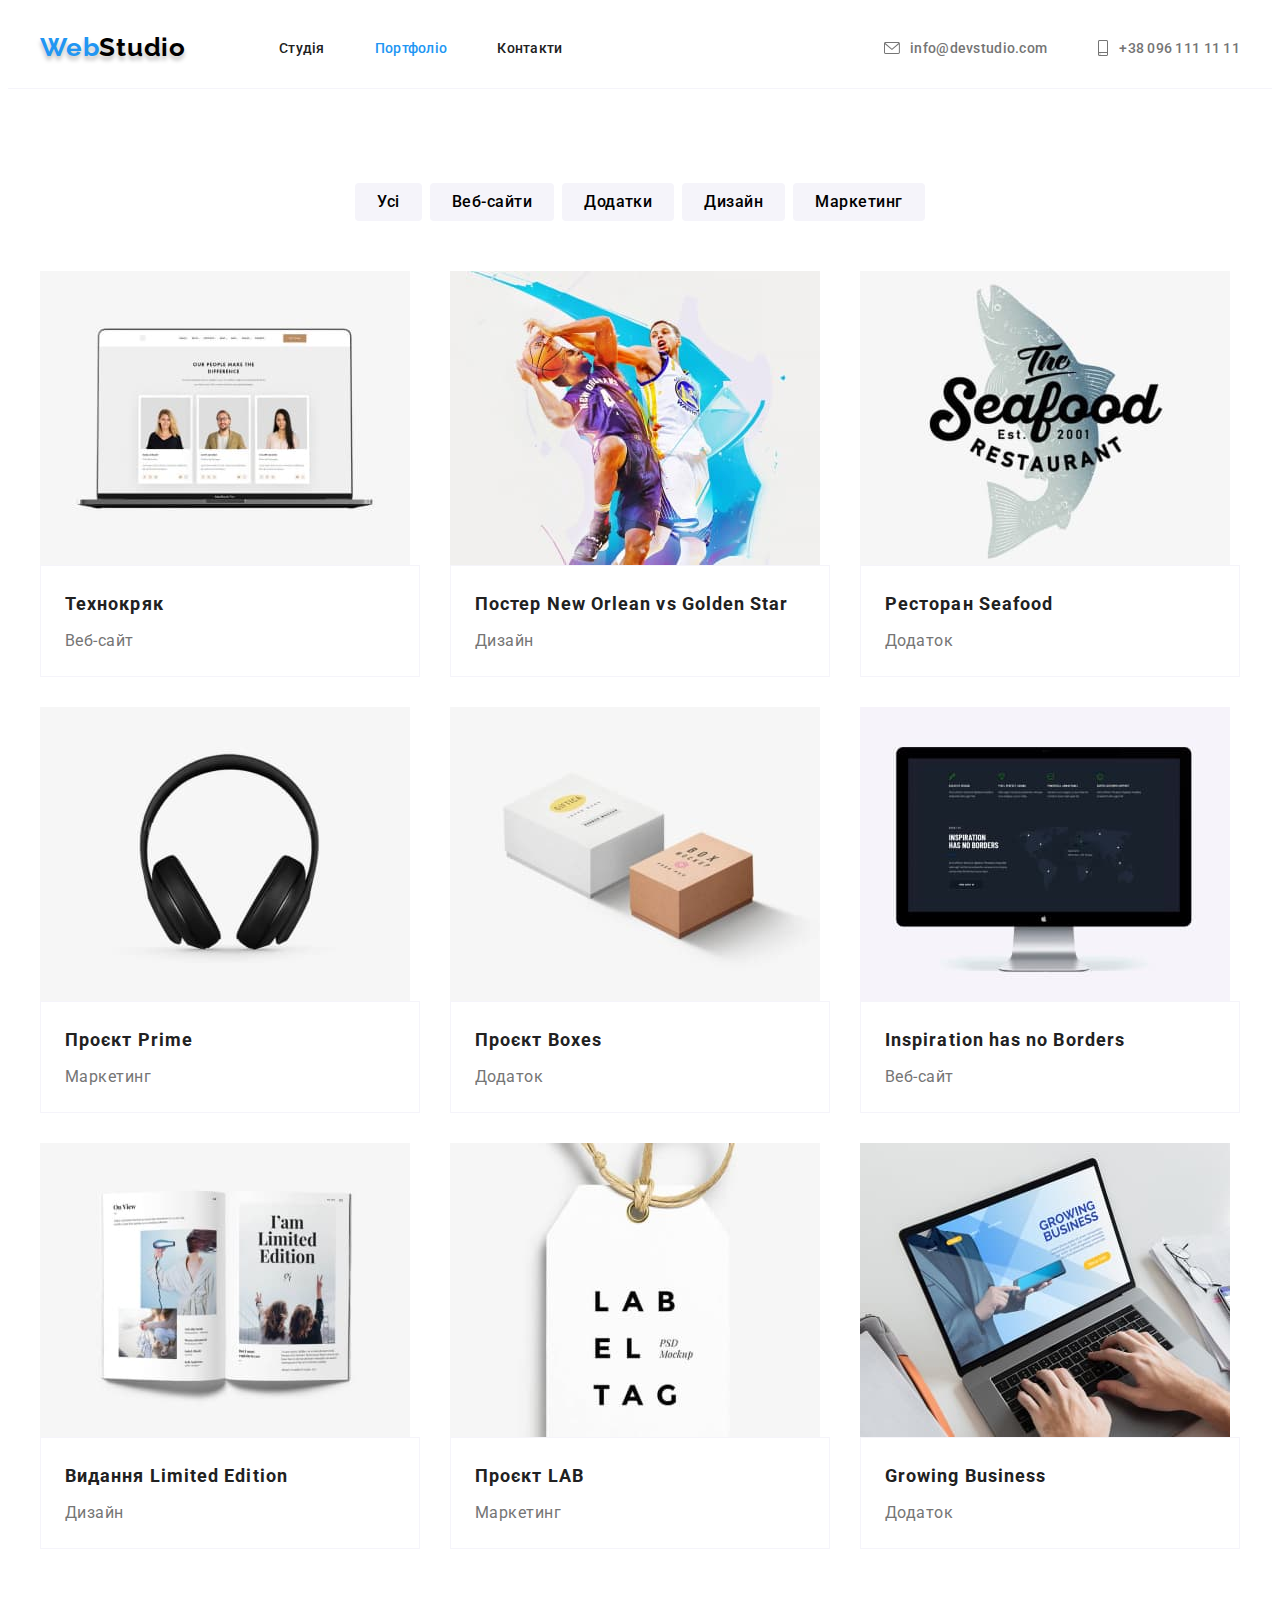
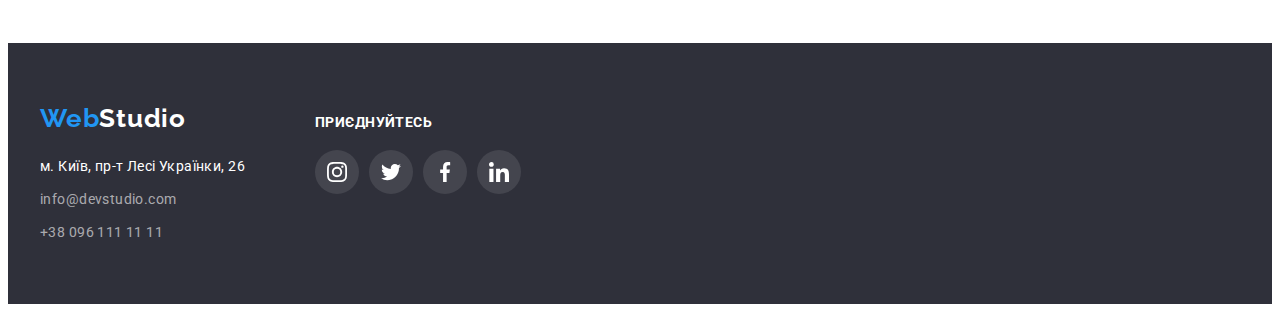
==== portfolio.html @ c503f55d "Initial commit" ====
<!DOCTYPE html>
<html lang="uk">
<head>
    <meta charset="UTF-8">
    <meta http-equiv="X-UA-Compatible" content="IE=edge">
    <meta name="viewport" content="width=device-width, initial-scale=1.0">
    <title>Portfolio WebStudio</title>
    <!-- Normalize -->
    <link rel="stylesheet" href="https://cdnjs.cloudflare.com/ajax/libs/modern-normalize/1.1.0/modern-normalize.min.css"
        integrity="sha512-wpPYUAdjBVSE4KJnH1VR1HeZfpl1ub8YT/NKx4PuQ5NmX2tKuGu6U/JRp5y+Y8XG2tV+wKQpNHVUX03MfMFn9Q=="
        crossorigin="anonymous" referrerpolicy="no-referrer" />

    <!-- Fonts -->
    <link rel="preconnect" href="https://fonts.googleapis.com">
    <link rel="preconnect" href="https://fonts.gstatic.com" crossorigin>
    <link href="https://fonts.googleapis.com/css2?family=Raleway:wght@700&family=Roboto:wght@400;500;700;900&display=swap"
        rel="stylesheet">

    <!-- Custom styles -->
    <link rel="stylesheet" href="./css/styles.css">
</head>
<body>
    <!--Header-->
    <header class="header">
        <div class="header-container container">
            <a href="./index.html" class="logo link">Web<span class="logo-part">Studio</span></a>
            <nav class="site-nav">
                <ul class="nav-list list">
                    <li>
                        <a href="./index.html" class="nav-link link">Студія</a>
                    </li>
                    <li>
                        <a href="./portfolio.html" class="nav-link link-current link">Портфоліо</a>
                    </li>
                    <li>
                        <a href="" class="nav-link link">Контакти</a>
                    </li>
                </ul>
            </nav>
            <ul class="contact-list list">
                <li>
                    <a href="mailto:info@devstudio.com" class="contact-link link">
                        <svg class="header-icon" width="16" height="12">
                            <use href="./img/icons/icons.svg#envelope"></use>
                        </svg>
                        info@devstudio.com
                    </a>
                </li>
                <li>
                    <a href="tel:+380961111111" class="contact-link link">
                        <svg class="header-icon" width="12" height="16">
                            <use href="./img/icons/icons.svg#smartphone"></use>
                        </svg>
                        +38 096 111 11 11
            
                    </a>
                </li>
            </ul>
        </div>
    </header>

    <main>
        <!-- Portfolio -->
        <section class="portfolio-section">
            <div class="container">
                <h1 class="visually-hidden">Portfolio</h1>
                <!-- Button  list -->
                <ul class="button-list list">
                    <li><button type="button" class="portfolio-btn btn">Усі</button></li>
                    <li><button type="button" class="portfolio-btn btn">Веб-сайти</button></li>
                    <li><button type="button" class="portfolio-btn btn">Додатки</button></li>
                    <li><button type="button" class="portfolio-btn btn">Дизайн</button></li>
                    <li><button type="button" class="portfolio-btn btn">Маркетинг</button></li>
                </ul>
                <!-- Examples -->
                <ul class="examples-list card-set list">
                    <li class="card-set-item">
                        <img 
                            src="./img/portfolio1.jpg" 
                            alt="Work example"
                            width="370"
                            height="294"
                        >
                        <div class="example-descr">
                            <h2 class="example-title">Технокряк</h2>
                            <p class="example-text">Веб-сайт</p>
                        </div>
                    </li>
                    <li class="card-set-item">
                        <img 
                            src="./img/portfolio2.jpg" 
                            alt="Work example"
                            width="370"
                            height="294"
                        >
                        <div class="example-descr">
                            <h2 class="example-title">Постер New Orlean vs Golden Star</h2>
                            <p class="example-text">Дизайн</p>
                        </div>
                    </li>
                    <li class="card-set-item">
                        <img 
                            src="./img/portfolio3.jpg" 
                            alt="Work example"
                            width="370"
                            height="294"    
                        >
                        <div class="example-descr">
                            <h2 class="example-title">Ресторан Seafood</h2>
                            <p class="example-text">Додаток</p>
                        </div>
                    </li>
                    <li class="card-set-item">
                        <img 
                            src="./img/portfolio4.jpg" 
                            alt="Work example"
                            width="370"
                            height="294"
                        >
                        <div class="example-descr">
                            <h2 class="example-title">Проєкт Prime</h2>
                            <p class="example-text">Маркетинг</p>
                        </div>
                    </li>
                    <li class="card-set-item">
                        <img 
                            src="./img/portfolio5.jpg" 
                            alt="Work example"
                            width="370"
                            height="294"
                        >
                        <div class="example-descr">
                            <h2 class="example-title">Проєкт Boxes</h2>
                            <p class="example-text">Додаток</p>
                        </div>
                    </li>
                    <li class="card-set-item">
                        <img 
                            src="./img/portfolio6.jpg" 
                            alt="Work example"
                            width="370"
                            height="294"
                        >
                        <div class="example-descr">
                            <h2 class="example-title">Inspiration has no Borders</h2>
                            <p class="example-text">Веб-сайт</p>
                        </div>
                    </li>
                    <li class="card-set-item">
                        <img 
                            src="./img/portfolio7.jpg" 
                            alt="Work example"
                            width="370"
                            height="294"
                        >
                        <div class="example-descr">
                            <h2 class="example-title">Видання Limited Edition</h2>
                            <p class="example-text">Дизайн</p>
                        </div>
                    </li>
                    <li class="card-set-item">
                        <img 
                            src="./img/portfolio8.jpg" 
                            alt="Work example"
                            width="370"
                            height="294"
                        >
                        <div class="example-descr">
                            <h2 class="example-title">Проєкт LAB</h2>
                            <p class="example-text">Маркетинг</p>
                        </div>
                    </li>
                    <li class="card-set-item">
                        <img 
                            src="./img/portfolio9.jpg" 
                            alt="Work example"
                            width="370"
                            height="294"
                        >
                        <div class="example-descr">
                            <h2 class="example-title">Growing Business</h2>
                            <p class="example-text">Додаток</p>
                        </div>
                    </li>
                </ul>
            </div>
        </section> 
    </main>
    
    <!--Footer-->
    <footer class="footer-section">
        <div class="footer-container container">
            <div class="footer-address-container">
                <a href="./index.html" class="logo-footer link">Web<span class="logo-footer-part">Studio</span></a>
                <address>
                    <ul class="address-list list">
                        <li class="footer-list">
                            <a href="https://goo.gl/maps/eDy7byiWpMhhqCSa9" target="_blank"
                                rel="noopener noreferrer nofollow" class="address link">м. Київ, пр-т Лесі Українки, 26</a>
                        </li>
                        <li class="footer-list">
                            <a href="mailto:info@devstudio.com" class="contact-link-footer link">info@devstudio.com</a>
                        </li>
                        <li class="footer-list">
                            <a href="tel:+380961111111" class="contact-link-footer link">+38 096 111 11 11</a>
                        </li>
                    </ul>
                </address>
            </div>
    
            <div class="footer-socials-container">
                <h2 class="join-title">Приєднуйтесь</h2>
                <ul class="socials-footer socials list">
                    <li class="socials-item">
                        <a href="https://www.instagram.com/" class="socials-link-footer socials-link link"
                            aria-label="Instagram" target="_blank" rel="noopener norefferer">
                            <svg class="socials-icon" width="20" height="20">
                                <use href="./img/icons/icons.svg#instagram"></use>
                            </svg>
                        </a>
                    </li>
    
                    <li class="socials-item">
                        <a href="https://twitter.com/" class="socials-link-footer socials-link link" aria-label="Twitter"
                            target="_blank" rel="noopener norefferer">
                            <svg class="socials-icon" width="20" height="20">
                                <use href="./img/icons/icons.svg#twitter"></use>
                            </svg>
                        </a>
                    </li>
    
                    <li class="socials-item">
                        <a href="https://www.facebook.com/" class="socials-link-footer socials-link link"
                            aria-label="Facebook" target="_blank" rel="noopener norefferer">
                            <svg class="socials-icon" width="20" height="20">
                                <use href="./img/icons/icons.svg#facebook"></use>
                            </svg>
                        </a>
                    </li>
    
                    <li class="socials-item">
                        <a href="https://www.linkedin.com/" class="socials-link-footer socials-link link"
                            aria-label="Linkedin" target="_blank" rel="noopener norefferer">
                            <svg class="socials-icon" width="20" height="20">
                                <use href="./img/icons/icons.svg#linkedin"></use>
                            </svg>
                        </a>
                    </li>
                </ul>
            </div>
        </div>
    </footer>
    
</body>
</html>
---- css/styles.css ----
:root{
    /* Fonts */
    --main-font: "Roboto", sans-serif;
    --logo-font:'Raleway', sans-serif;

    /* Colors */
    --header-logo-color: #000000;
    --footer-logo-color: #FFFFFF;
    --header-contacts-color: #757575;
    --footer-contact-color: rgba(255, 255, 255, 0.6);
    --light-title-color: #FFFFFF;
    --main-bcg-color: #ffffff;
    --dark-bcg-color: #2F303A;
    --secondary-bcg-color: #F5F4FA;
    --title-color: #212121;
    --main-text-color: #757575;
    --accent-color: #2196F3;
    --address-color: #ffffff;
    --icons-color: #AFB1B8;


    /* Others */
    --indent: 30px;
    --items: 3;
}

/* Base styles */
body {
    font-family: var(--main-font);
    font-size: 14px;
    color: var(--title-color);
    background-color: var(--main-bcg-color);
}

/* Reset start*/
h1,
h2,
h3,
h4,
h5,
h6,
p {
    margin: 0;
}

.list {
    list-style: none;
    margin: 0;
    padding: 0;
}

.link {
    text-decoration: none;
}

img {
    display: block;
}
/* Reset end*/

.section {
    padding-top: 94px;
    padding-bottom: 94px;
}

.container {
    width: 1200px;
    padding-right: 15px;
    padding-left: 15px;
    margin-right: auto;
    margin-left: auto;
}

.btn {
    font-family: inherit;
    text-align: center;
    cursor: pointer;
    border: none;
    border-radius: 4px;

    padding: 10px 32px;
    min-height: 38px;
}

.section-title {
    font-weight: 700;
    font-size: 36px;
    line-height: calc(42/36);
    text-align: center;
    letter-spacing: 0.03em;
    margin-bottom: 50px;
}

.card-set {
    display: flex;
    align-items: center;
    gap: 30px;
    flex-wrap: wrap;
}

.card-set-item {
    flex-basis: calc((100% - var(--indent) * (var(--items) - 1)) / (var(--items)));
}

.socials {
    display: flex;
    align-items: center;
    gap: 10px;
}

.socials-item {
    width: 44px;
    height: 44px;
}

.socials-link {
    display: flex;
    justify-content: center;
    align-items: center;
    width: 100%;
    height: 100%;
    border-radius: 50%;
}

.socials-link:hover,
.socials-link:focus {
    color: var(--main-bcg-color);
    background-color: var(--accent-color);
}

.socials-icon {
    fill: currentColor;
}

.visually-hidden {
    position: absolute;
    white-space: nowrap;
    width: 1px;
    height: 1px;
    overflow: hidden;
    border: 0;
    padding: 0;
    clip: rect(0 0 0 0);
    clip-path: inset(50%);
    margin: -1px;
}


/* -----------------HEADER----------------------- */

.header {
    border-bottom: 1px solid var(--secondary-bcg-color);
}
.header-container {
    display: flex;
}

.logo {
    font-family: var(--logo-font);
    font-weight: 700;
    font-size: 26px;
    line-height: calc(31/26);
    letter-spacing: 0.03em;

    color: var(--accent-color);
    text-shadow: 0px 4px 4px rgba(0, 0, 0, 0.25);

    display: block;
    padding-top: 24px;
    padding-bottom: 25px;
    margin-right: 93px;
}

.logo-part {
    color: var(--header-logo-color);
}

.site-nav {
    margin-right: auto;
}

.nav-list {
    display: flex;
    gap: 50px;
}

.nav-link {
    font-weight: 500;
    font-size: 14px;
    line-height: calc(16/14);
    letter-spacing: 0.02em;

    color: currentColor;  
}


.nav-link:hover,
.nav-link:focus {
    color: var(--accent-color);
}

.link-current {
    color: var(--accent-color);
}

.nav-link,
.contact-link {
    display: block;

    padding-top: 32px;
    padding-bottom: 32px;
}

.contact-list {
    display: flex;
    align-items: center;
    gap: 50px;
}

.contact-link {
    display: flex;
    align-items: center;
    gap: 10px;
    
    font-weight: 500;
    line-height: calc(16/14);
    letter-spacing: 0.02em;

    color: var(--header-contacts-color);
}

.contact-link:hover,
.contact-link:focus {
    color: var(--accent-color);
}

.header-icon {
    fill: currentColor;
}


/* -----------------HERO----------------------- */

.hero-section {
    max-width: 1600px;
    margin: 0 auto;
    padding-top: 200px;
    padding-bottom: 200px;

    text-align: center;

    background-color: var(--dark-bcg-color);
    background-image: linear-gradient(rgba(47, 48, 58, 0.4), rgba(47, 48, 58, 0.4)), url(../img/hero-img.jpg);
    background-repeat: no-repeat;
    background-position: center; 
}

.hero-title {
    font-weight: 900;
    font-size: 44px;
    line-height: calc(60/44);
    text-align: center;
    letter-spacing: 0.06em;
    text-transform: uppercase;

    color: var(--light-title-color);

    width: 696px;
    margin-right: auto;
    margin-left: auto;
    margin-bottom: 30px;
}

.hero-btn {
    font-weight: 700;
    font-size: 16px;
    line-height: calc(30/16);

    color: var(--light-title-color);
    background-color: var(--accent-color);
}


/* -----------------SPECIFIIC----------------------- */


.specific-list {
    display: flex;
    gap: 30px;
}

.specific-bg {
    display: flex;
    justify-content: center;
    align-items: center;

    height: 120px;
    margin-bottom: 30px;

    background-color: var(--secondary-bcg-color);
    border-radius: 4px;
}
    

.scecific-item-title {
    font-size: 14px;
    line-height: calc(16/14);
    letter-spacing: 0.03em;
    text-transform: uppercase;
    margin-bottom: 10px;
}

.specific-item-text {
    line-height: calc(24/14);
    letter-spacing: 0.03em;
    color: var(--main-text-color)
}

.scecific-item-title,
.specific-item-text {
    width: 270px;
}


/* -----------------ACTIVITIES----------------------- */

.activities-section {
    padding-top: 0;
}


/* -----------------TEAM----------------------- */

.team-section {
    background-color: var(--secondary-bcg-color);
}

.team-list {
    --items: 4;
    background-color: var(--address-color);
    box-shadow: 0px 1px 3px rgba(0, 0, 0, 0.12), 0px 1px 1px rgba(0, 0, 0, 0.14), 0px 2px 1px rgba(0, 0, 0, 0.2);
    border-radius: 0px 0px 4px 4px;
}

.team-item-descr{
    padding-top: 30px;
    padding-bottom: 30px;
}

.team-item-title {
    font-weight: 500;
    font-size: 16px;
    line-height: calc(19/16);
    letter-spacing: 0.03em;
    text-align: center;
    margin-bottom: 10px;
}

.team-item-text {
    font-size: 16px;
    line-height: calc(19/16);
    letter-spacing: 0.03em;
    text-align: center;
    color: var(--main-text-color);
    margin-bottom: 16px;
}

.socials-team {
    justify-content: center;
}
.socials-link-team {
    color: var(--icons-color);
    background-color: var(--main-bcg-color);
}


/* -----------------REGULAR CUSTOMERS----------------- */

.regular-customers-list {
    display: flex;
    justify-content: center;
    align-items: center;
    gap: 30px;
}

.regular-customers-item {
    width: 170px;
    height: 92px;
}
.regular-customers-link {
    display: flex;
    justify-content: center;
    align-items: center;
    width: 100%;
    height: 100%;
    color: var(--icons-color);
    border: 1px solid var(--icons-color);
    border-radius: 4px;
}

.regular-customers-link:hover,
.regular-customers-link:focus {
    color: var(--accent-color);
    border: 1px solid var(--accent-color);
}

.regular-customers-icon {
    fill: currentColor;
}


/* -----------------FOOTER----------------------- */

.footer-section {
    background-color: var(--dark-bcg-color);
    padding-top: 60px;
    padding-bottom: 60px;
}

.footer-container {
    display: flex;
    align-items: baseline;
}

.footer-address-container {
    margin-right: 70px;
}

.logo-footer {
    font-family: var(--logo-font);
    font-weight: 700;
    font-size: 26px;
    line-height: calc(31/26);
    letter-spacing: 0.03em;
    color: var(--accent-color);
    
    display: block;
    margin-bottom: 20px;
}

.logo-footer-part {
    color: var(--footer-logo-color);
}

.footer-list:not(:last-child) {
margin-bottom: 9px;
}

.address {
    color: var(--address-color);
    font-style: normal;
    line-height: calc(24/14);
    letter-spacing: 0.03em;
}

.address:hover,
.address:focus {
    color: var(--accent-color);
}

.contact-link-footer {
    color: var(--footer-contact-color);
    font-style: normal;
    line-height: calc(24/14);
    letter-spacing: 0.03em;

    display: inline-block;
}

.contact-link-footer:hover,
.contact-link-footer:focus {
    color: var(--accent-color);
}

.join-title {
    font-size: 14px;
    line-height: calc(16/14);
    letter-spacing: 0.03em;
    text-transform: uppercase;
    color: var(--light-title-color);
    margin-bottom: 20px;
}

.socials-footer {
    justify-content: flex-start;
}
.socials-link-footer {
    color: var(--footer-logo-color);
    background-color: rgba(255, 255, 255, 0.1);
}


/* ------------------------------------------------------ */
/* -----------------PORTFOLIO PAGE----------------------- */
/* ------------------------------------------------------ */

.portfolio-section {
    padding-top: 94px;
    padding-bottom: 94px;
}


/* -----------------BUTTON LIST----------------------- */

.button-list {
    display: flex;
    justify-content: center;
    gap: 8px;
    margin-bottom: 50px;
}

.portfolio-btn {
    font-weight: 500;
    font-size: 16px;
    line-height: calc(26/16);
    letter-spacing: 0.03em;
    background-color: var(--secondary-bcg-color);
    padding: 6px 22px

}

.portfolio-btn:hover,
.portfolio-btn:focus {
    color: var(--address-color);
    background-color: var(--accent-color);
    box-shadow: 0px 3px 1px rgba(0, 0, 0, 0.1), 
    0px 1px 2px rgba(0, 0, 0, 0.08), 
    0px 2px 2px rgba(0, 0, 0, 0.12);
}


/* -----------------EXAMPLES----------------------- */

.examples-list {
    padding-right: auto;
    padding-left: auto;
}

.card-set-item:hover,
.card-set-item:focus {
    box-shadow: 0px 1px 1px rgba(0, 0, 0, 0.12), 
    0px 4px 4px rgba(0, 0, 0, 0.06), 
    1px 4px 6px rgba(0, 0, 0, 0.16);
}

.example-descr {
    padding: 20px 24px;
    border: 1px solid var(--secondary-bcg-color);;
}

.example-title {
    font-size: 18px;
    line-height: calc(36/18);
    letter-spacing: 0.06em;
    margin-bottom: 4px;
}    

.example-text {
    font-size: 16px;
    line-height: calc(30/16);
    letter-spacing: 0.03em;
    color: var(--main-text-color);
}
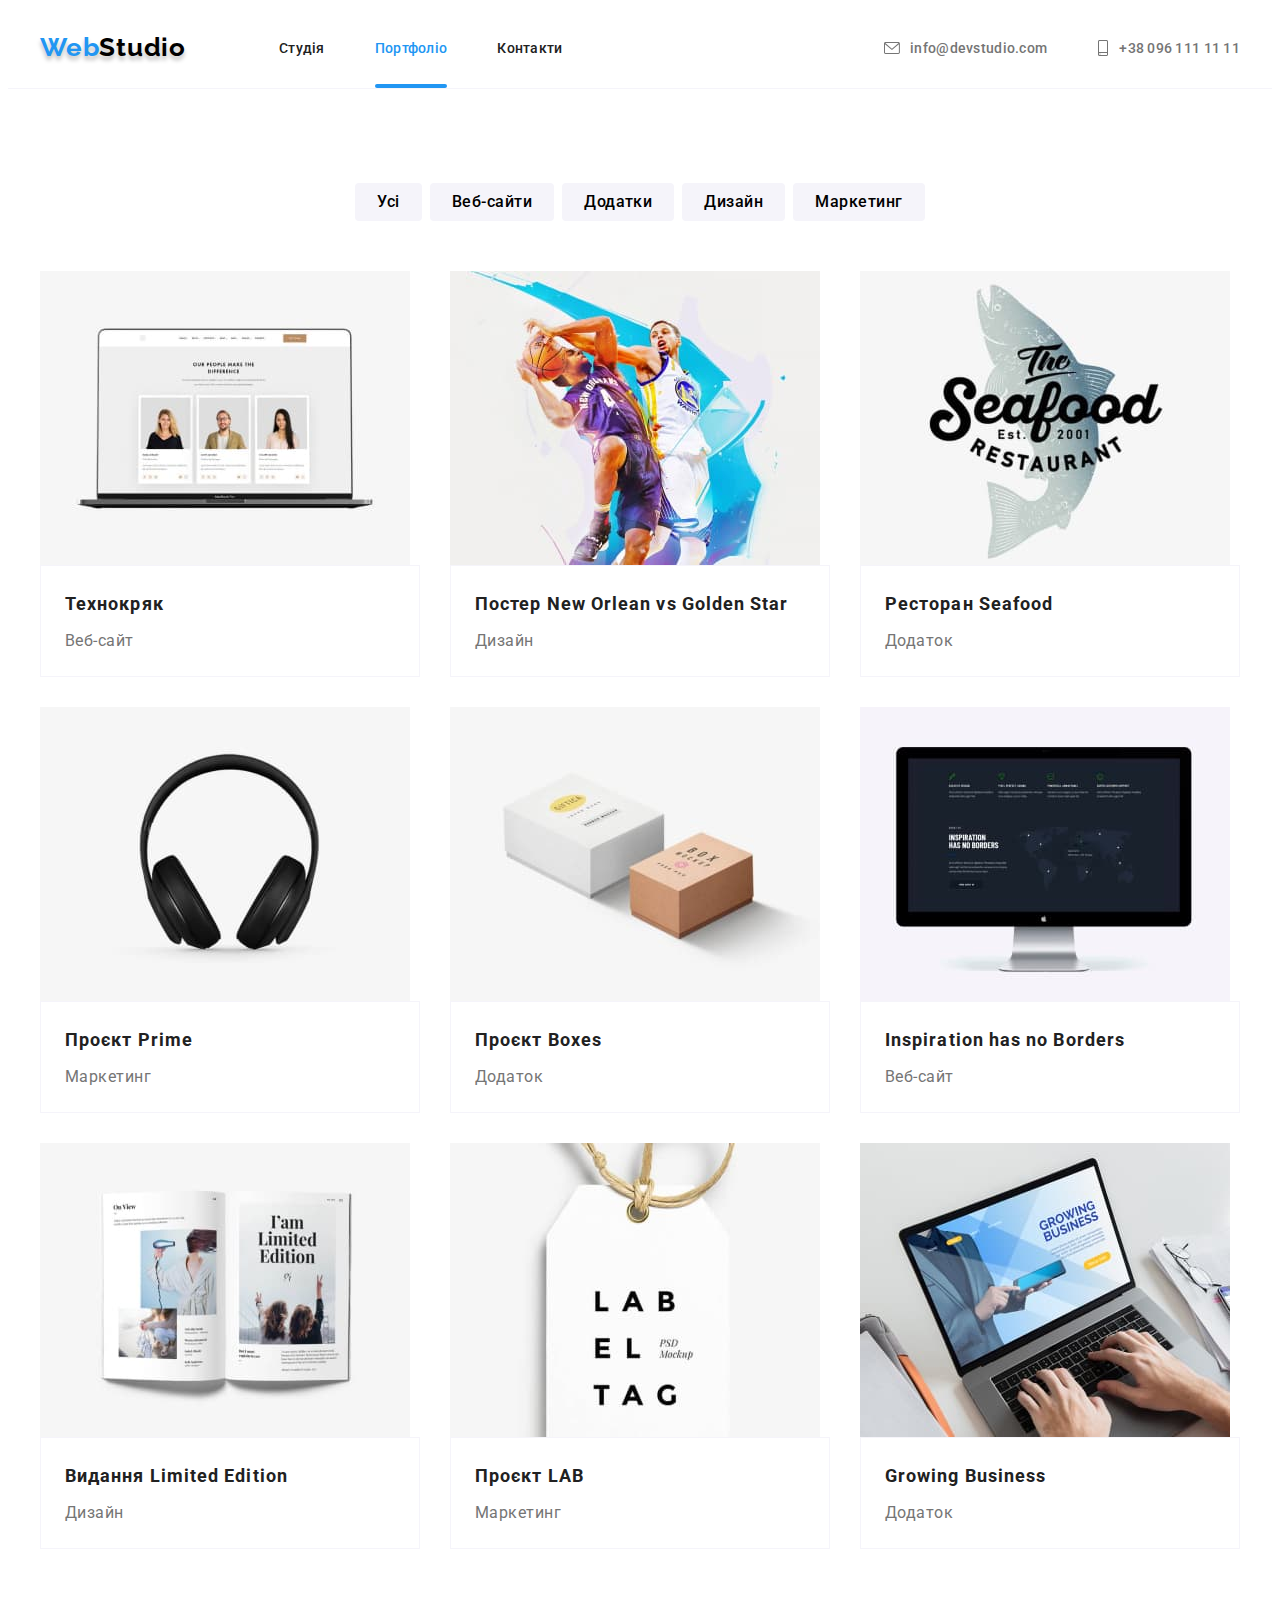
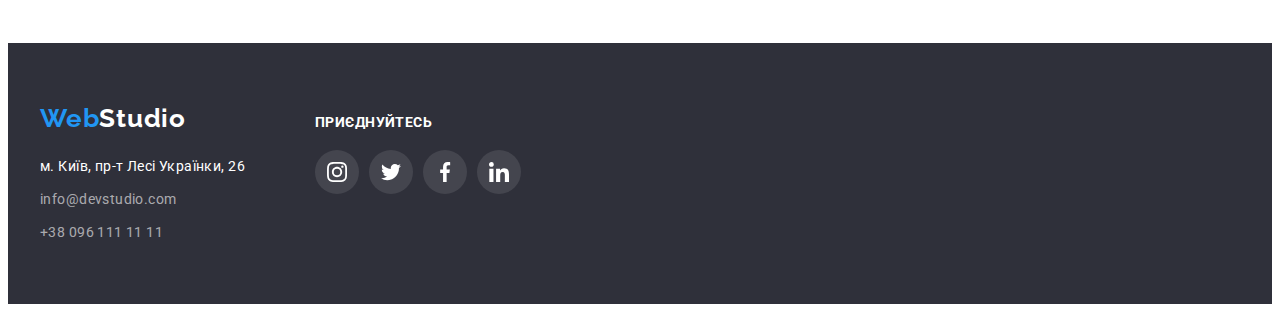
==== commit a37fa92b: "add overlay" ====
--- a/portfolio.html
+++ b/portfolio.html
@@ -19,6 +19,7 @@
     <!-- Custom styles -->
     <link rel="stylesheet" href="./css/styles.css">
 </head>
+
 <body>
     <!--Header-->
     <header class="header">
@@ -75,108 +76,162 @@
                 <!-- Examples -->
                 <ul class="examples-list card-set list">
                     <li class="card-set-item">
-                        <img 
-                            src="./img/portfolio1.jpg" 
-                            alt="Work example"
-                            width="370"
-                            height="294"
-                        >
+                        <div class="examples-img-thumb">
+                            <img 
+                                src="./img/portfolio1.jpg" 
+                                alt="Work example"
+                                width="370"
+                                height="294"
+                            >
+                            <div class="examples-overlay">
+                                <p class="examples-overlay-descr">Ресурс пропонує комплексні пропозиції з різним рівнем функціоналу та сервісів. Все це дозволить відвідувачу отримати
+                                вичерпні відомості про компанію чи приватну особу.</p>
+                            </div>
+                        </div>
                         <div class="example-descr">
                             <h2 class="example-title">Технокряк</h2>
                             <p class="example-text">Веб-сайт</p>
                         </div>
                     </li>
-                    <li class="card-set-item">
-                        <img 
-                            src="./img/portfolio2.jpg" 
-                            alt="Work example"
-                            width="370"
-                            height="294"
-                        >
+
+                    <li class="card-set-item">
+                        <div class="examples-img-thumb">
+                            <img 
+                                src="./img/portfolio2.jpg" 
+                                alt="Work example"
+                                width="370"
+                                height="294"
+                            >
+                            <div class="examples-overlay">
+                                <p class="examples-overlay-descr">Lorem ipsum dolor sit amet consectetur adipisicing elit. Numquam aliquam atque suscipit ad dicta eius quae qui blanditiis sint exercitationem.</p>
+                            </div>
+                        </div>
                         <div class="example-descr">
                             <h2 class="example-title">Постер New Orlean vs Golden Star</h2>
                             <p class="example-text">Дизайн</p>
                         </div>
                     </li>
-                    <li class="card-set-item">
-                        <img 
-                            src="./img/portfolio3.jpg" 
-                            alt="Work example"
-                            width="370"
-                            height="294"    
-                        >
+
+                    <li class="card-set-item">
+                        <div class="examples-img-thumb">
+                            <img 
+                                src="./img/portfolio3.jpg" 
+                                alt="Work example"
+                                width="370"
+                                height="294"    
+                            >
+                            <div class="examples-overlay">
+                                <p class="examples-overlay-descr">Lorem ipsum, dolor sit amet consectetur adipisicing elit. Corporis nostrum, quod placeat perspiciatis hic aspernatur vitae deleniti sed explicabo!</p>
+                            </div>
+                        </div>
                         <div class="example-descr">
                             <h2 class="example-title">Ресторан Seafood</h2>
                             <p class="example-text">Додаток</p>
                         </div>
                     </li>
-                    <li class="card-set-item">
-                        <img 
-                            src="./img/portfolio4.jpg" 
-                            alt="Work example"
-                            width="370"
-                            height="294"
-                        >
+
+                    <li class="card-set-item">
+                        <div class="examples-img-thumb">
+                            <img 
+                                src="./img/portfolio4.jpg" 
+                                alt="Work example"
+                                width="370"
+                                height="294"
+                            >
+                            <div class="examples-overlay">
+                                <p class="examples-overlay-descr">Lorem ipsum, dolor sit amet consectetur adipisicing elit. Nobis ipsa deleniti distinctio laborum quaerat! Quidem, architecto cumque.</p>
+                            </div>
+                        </div>
                         <div class="example-descr">
                             <h2 class="example-title">Проєкт Prime</h2>
                             <p class="example-text">Маркетинг</p>
                         </div>
                     </li>
-                    <li class="card-set-item">
-                        <img 
-                            src="./img/portfolio5.jpg" 
-                            alt="Work example"
-                            width="370"
-                            height="294"
-                        >
+
+                    <li class="card-set-item">
+                        <div class="examples-img-thumb">
+                            <img 
+                                src="./img/portfolio5.jpg" 
+                                alt="Work example"
+                                width="370"
+                                height="294"
+                            >
+                            <div class="examples-overlay">
+                                <p class="examples-overlay-descr">Lorem ipsum dolor sit amet consectetur adipisicing elit. Consectetur ea, aut quam nesciunt amet odit veritatis voluptatum! Odio reiciendis officiis earum!</p>
+                            </div>
+                        </div>
                         <div class="example-descr">
                             <h2 class="example-title">Проєкт Boxes</h2>
                             <p class="example-text">Додаток</p>
                         </div>
                     </li>
-                    <li class="card-set-item">
-                        <img 
-                            src="./img/portfolio6.jpg" 
-                            alt="Work example"
-                            width="370"
-                            height="294"
-                        >
+
+                    <li class="card-set-item">
+                        <div class="examples-img-thumb">
+                            <img 
+                                src="./img/portfolio6.jpg" 
+                                alt="Work example"
+                                width="370"
+                                height="294"
+                            >
+                            <div class="examples-overlay">
+                                <p class="examples-overlay-descr">Lorem ipsum dolor sit amet consectetur adipisicing elit. Nesciunt nemo aliquid reiciendis ullam quae repellat cum quas nostrum autem!</p>
+                            </div>
+                        </div>
                         <div class="example-descr">
                             <h2 class="example-title">Inspiration has no Borders</h2>
                             <p class="example-text">Веб-сайт</p>
                         </div>
                     </li>
-                    <li class="card-set-item">
-                        <img 
-                            src="./img/portfolio7.jpg" 
-                            alt="Work example"
-                            width="370"
-                            height="294"
-                        >
+
+                    <li class="card-set-item">
+                        <div class="examples-img-thumb">
+                            <img 
+                                src="./img/portfolio7.jpg" 
+                                alt="Work example"
+                                width="370"
+                                height="294"
+                            >
+                            <div class="examples-overlay">
+                                <p class="examples-overlay-descr">Lorem ipsum dolor sit, amet consectetur adipisicing elit. Aliquam, earum soluta accusamus minus eum quia consectetur fuga quos?</p>
+                            </div>
+                        </div>
                         <div class="example-descr">
                             <h2 class="example-title">Видання Limited Edition</h2>
                             <p class="example-text">Дизайн</p>
                         </div>
                     </li>
-                    <li class="card-set-item">
-                        <img 
-                            src="./img/portfolio8.jpg" 
-                            alt="Work example"
-                            width="370"
-                            height="294"
-                        >
+
+                    <li class="card-set-item">
+                        <div class="examples-img-thumb">
+                            <img 
+                                src="./img/portfolio8.jpg" 
+                                alt="Work example"
+                                width="370"
+                                height="294"
+                            >
+                            <div class="examples-overlay">
+                                <p class="examples-overlay-descr">Lorem ipsum dolor sit amet consectetur adipisicing elit. Laboriosam voluptatem facilis eius? Voluptatem, magni exercitationem nesciunt enim maiores laudantium quia asperiores expedita.</p>
+                            </div>
+                        </div>
                         <div class="example-descr">
                             <h2 class="example-title">Проєкт LAB</h2>
                             <p class="example-text">Маркетинг</p>
                         </div>
                     </li>
-                    <li class="card-set-item">
-                        <img 
-                            src="./img/portfolio9.jpg" 
-                            alt="Work example"
-                            width="370"
-                            height="294"
-                        >
+
+                    <li class="card-set-item">
+                        <div class="examples-img-thumb">
+                            <img 
+                                src="./img/portfolio9.jpg" 
+                                alt="Work example"
+                                width="370"
+                                height="294"
+                            >
+                            <div class="examples-overlay">
+                                <p class="examples-overlay-descr">Lorem ipsum dolor sit amet consectetur adipisicing elit. Iure, temporibus! Vel iste labore earum tempore repellendus dicta blanditiis ad.</p>
+                            </div>
+                        </div>
                         <div class="example-descr">
                             <h2 class="example-title">Growing Business</h2>
                             <p class="example-text">Додаток</p>
--- a/css/styles.css
+++ b/css/styles.css
@@ -22,6 +22,8 @@
     /* Others */
     --indent: 30px;
     --items: 3;
+    --duration: 250ms;
+    --timing-function: cubic-bezier(0.4, 0, 0.2, 1);
 }
 
 /* Base styles */
@@ -120,6 +122,9 @@
     width: 100%;
     height: 100%;
     border-radius: 50%;
+
+    transition: color var(--duration) var(--timing-function), 
+    background-color var(--duration);
 }
 
 .socials-link:hover,
@@ -191,6 +196,8 @@
     letter-spacing: 0.02em;
 
     color: currentColor;  
+
+    transition: color var(--duration) var(--timing-function);
 }
 
 
@@ -200,7 +207,22 @@
 }
 
 .link-current {
-    color: var(--accent-color);
+    position: relative;
+   
+    color: var(--accent-color);
+}
+
+.link-current::after {
+    content: "";
+    position: absolute;
+    bottom: 0;
+    left: 0;
+
+    width: 100%;
+    height: 4px;
+    border-radius: 2px;
+
+    background-color: var(--accent-color);
 }
 
 .nav-link,
@@ -227,6 +249,8 @@
     letter-spacing: 0.02em;
 
     color: var(--header-contacts-color);
+
+    transition: color var(--duration) var(--timing-function);
 }
 
 .contact-link:hover,
@@ -328,6 +352,31 @@
     padding-top: 0;
 }
 
+.activities-img-thumb {
+    position: relative;
+}
+
+.activities-overlay {
+    position: absolute;
+    bottom: 0;
+    width: 100%;
+    height: 70px;
+
+    display: flex;
+    align-items: center;
+    justify-content: center;
+  
+    background-color: rgba(48, 49, 59, 0.8);
+}
+
+.activities-item-title {
+    font-size: 14px;
+    line-height: calc(16/14);
+    letter-spacing: 0.03em;
+    text-transform: uppercase;
+    color: var(--light-title-color);
+}
+
 
 /* -----------------TEAM----------------------- */
 
@@ -396,6 +445,9 @@
     color: var(--icons-color);
     border: 1px solid var(--icons-color);
     border-radius: 4px;
+
+    transition: color var(--duration) var(--timing-function), 
+    border var(--duration);
 }
 
 .regular-customers-link:hover,
@@ -451,6 +503,8 @@
     font-style: normal;
     line-height: calc(24/14);
     letter-spacing: 0.03em;
+
+    transition: color var(--duration) var(--timing-function);
 }
 
 .address:hover,
@@ -459,12 +513,15 @@
 }
 
 .contact-link-footer {
-    color: var(--footer-contact-color);
+    display: inline-block;
+
     font-style: normal;
     line-height: calc(24/14);
     letter-spacing: 0.03em;
 
-    display: inline-block;
+    color: var(--footer-contact-color);
+
+    transition: color var(--duration) var(--timing-function);
 }
 
 .contact-link-footer:hover,
@@ -515,8 +572,11 @@
     line-height: calc(26/16);
     letter-spacing: 0.03em;
     background-color: var(--secondary-bcg-color);
-    padding: 6px 22px
-
+    padding: 6px 22px;
+
+    transition: color var(--duration) var(--timing-function),
+    background-color var(--duration),
+    box-shadow var(--duration);
 }
 
 .portfolio-btn:hover,
@@ -536,12 +596,54 @@
     padding-left: auto;
 }
 
+.card-set-item {
+    transition: box-shadow var(--duration) var(--timing-function);
+}
+
 .card-set-item:hover,
 .card-set-item:focus {
     box-shadow: 0px 1px 1px rgba(0, 0, 0, 0.12), 
     0px 4px 4px rgba(0, 0, 0, 0.06), 
     1px 4px 6px rgba(0, 0, 0, 0.16);
 }
+
+.examples-img-thumb {
+    position: relative;
+    overflow: hidden;
+}
+
+.examples-overlay {
+    position: absolute;
+    top: 0;
+    left: 0;
+    width: 100%;
+    height: 100%;
+    transform: translateY(100%);
+
+    display: flex;
+    align-items: center;
+
+    padding-left: 24px;
+    padding-right: 24px;
+
+    background-color: rgba(33, 150, 243, 0.9);
+
+    transition: transform var(--duration) var(--timing-function);
+}
+
+.card-set-item:hover .examples-overlay,
+.card-set-item:focus .examples-overlay {
+    transform: translateY(0);
+}
+
+.examples-overlay-descr {
+    font-size: 18px;
+    line-height: calc(28/18);
+    letter-spacing: 0.03em;
+    color: var(--light-title-color);
+}
+
+
 
 .example-descr {
     padding: 20px 24px;
